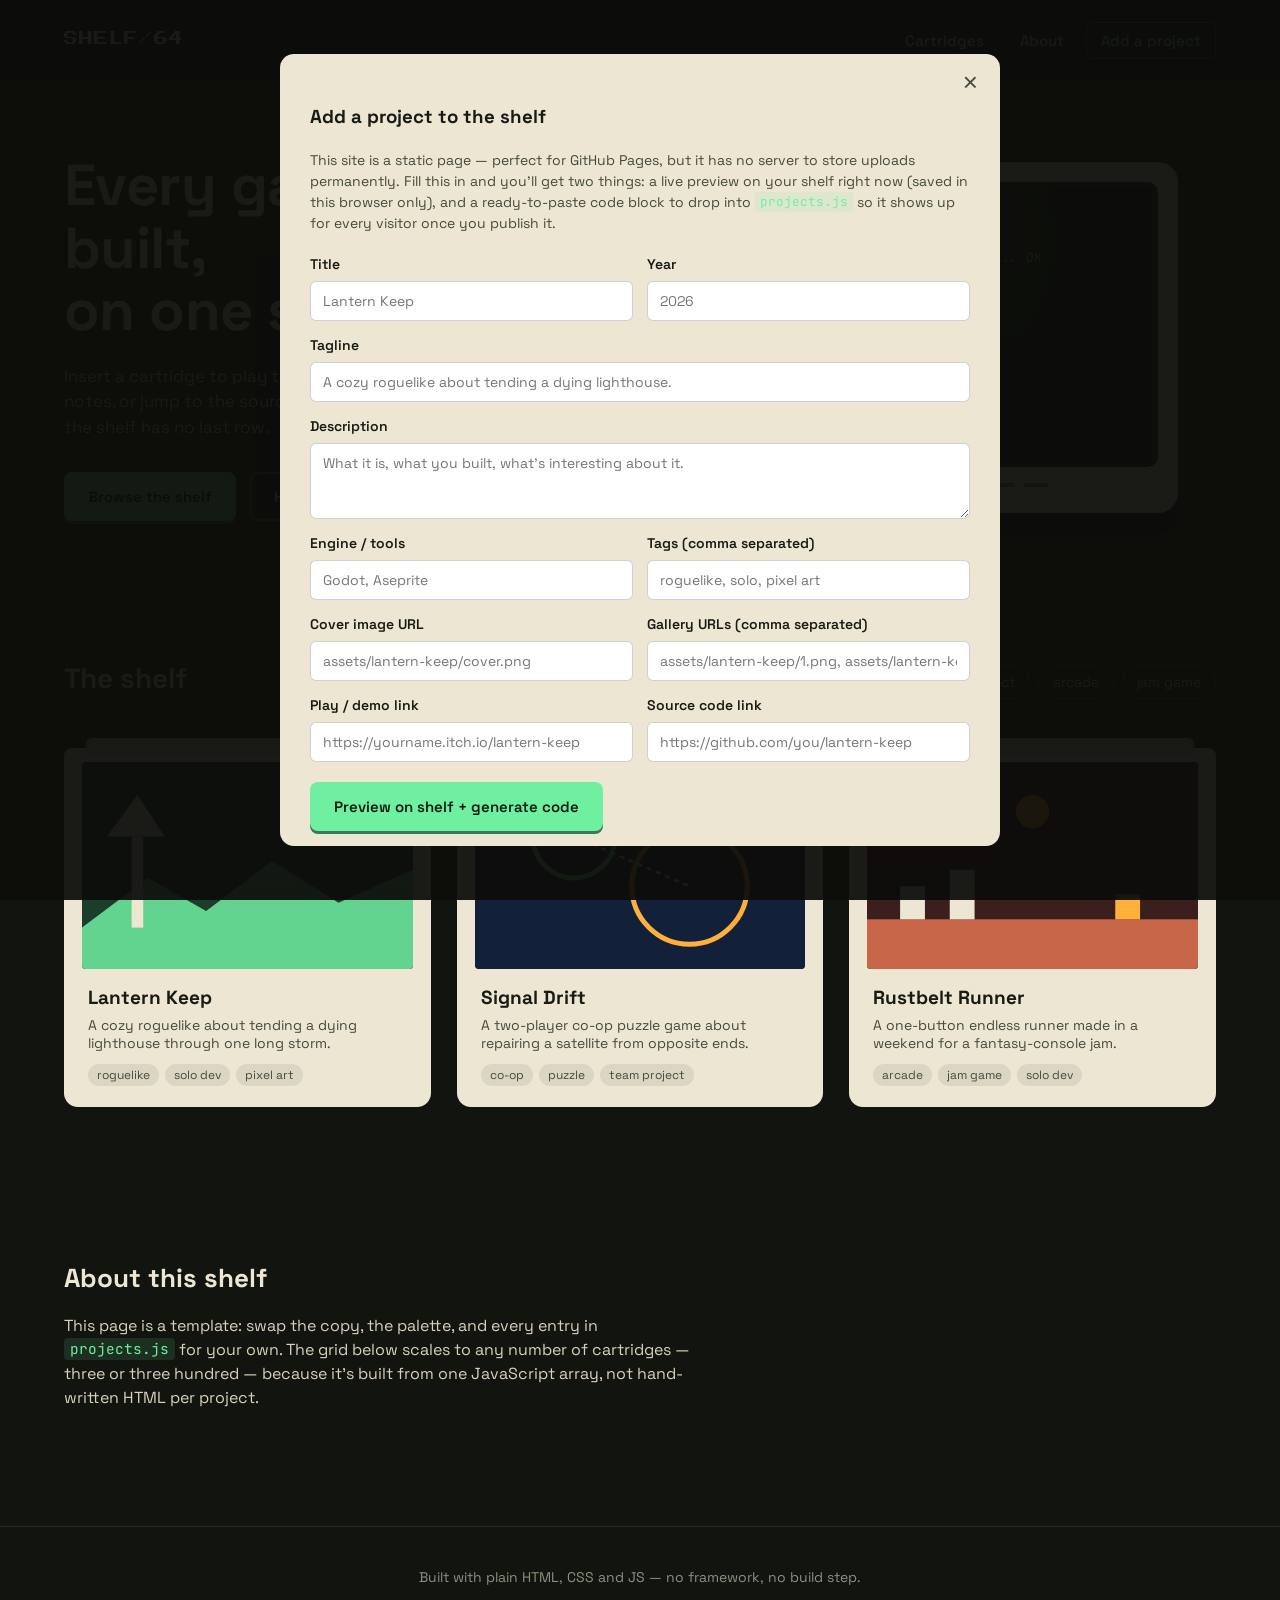
==== index.html @ 6f7779fe "website" ====
<!DOCTYPE html>
<html lang="en">
<head>
<meta charset="UTF-8">
<meta name="viewport" content="width=device-width, initial-scale=1.0">
<title>SHELF/64 — Game Dev Portfolio</title>
<meta name="description" content="A shelf of shipped and in-progress games.">

<link rel="preconnect" href="https://fonts.googleapis.com">
<link rel="preconnect" href="https://fonts.gstatic.com" crossorigin>
<link href="https://fonts.googleapis.com/css2?family=Press+Start+2P&family=Space+Grotesk:wght@400;500;600;700&family=JetBrains+Mono:wght@400;500&display=swap" rel="stylesheet">

<link rel="stylesheet" href="style.css">
</head>
<body>

<div class="scanlines" aria-hidden="true"></div>

<header class="topbar">
  <div class="brand">
    <span class="brand-mark">SHELF<span class="brand-slash">/</span>64</span>
  </div>
  <nav class="topnav">
    <button class="nav-link" data-scroll="#shelf">Cartridges</button>
    <button class="nav-link" data-scroll="#about">About</button>
    <button class="nav-link nav-cta" id="openAddProject">Add a project</button>
  </nav>
</header>

<main>
  <section class="hero" id="home">
    <div class="hero-copy">
      <h1>Every game you've built,<br>on one shelf.</h1>
      <p class="hero-sub">Insert a cartridge to play the demo, read the making-of notes, or jump to the source. New projects slot in any time — the shelf has no last row.</p>
      <div class="hero-actions">
        <button class="btn btn-primary" data-scroll="#shelf">Browse the shelf</button>
        <button class="btn btn-ghost" id="openAddProject2">How to add a project</button>
      </div>
    </div>

    <div class="console" aria-hidden="true">
      <div class="console-screen">
        <div class="screen-glow"></div>
        <pre class="boot-text" id="bootText"></pre>
      </div>
      <div class="console-vents">
        <span></span><span></span><span></span><span></span><span></span>
      </div>
    </div>
  </section>

  <section class="shelf-section" id="shelf">
    <div class="shelf-head">
      <h2>The shelf</h2>
      <div class="filters" id="filters"></div>
    </div>

    <div class="grid" id="grid"></div>

    <p class="empty-state" id="emptyState" hidden>Nothing on this shelf yet — clear the filter or add a project.</p>
  </section>

  <section class="about" id="about">
    <h2>About this shelf</h2>
    <p>This page is a template: swap the copy, the palette, and every entry in <code>projects.js</code> for your own. The grid below scales to any number of cartridges — three or three hundred — because it's built from one JavaScript array, not hand-written HTML per project.</p>
  </section>
</main>

<footer class="footer">
  <p>Built with plain HTML, CSS and JS — no framework, no build step.</p>
</footer>

<!-- Project detail modal -->
<div class="modal-overlay" id="detailOverlay" hidden>
  <div class="modal detail-modal" role="dialog" aria-modal="true" aria-labelledby="detailTitle">
    <button class="modal-close" data-close>&times;</button>
    <div id="detailContent"></div>
  </div>
</div>

<!-- Add project helper modal -->
<div class="modal-overlay" id="addOverlay" hidden>
  <div class="modal add-modal" role="dialog" aria-modal="true" aria-labelledby="addTitle">
    <button class="modal-close" data-close>&times;</button>
    <h3 id="addTitle">Add a project to the shelf</h3>
    <p class="add-intro">This site is a static page — perfect for GitHub Pages, but it has no server to store uploads permanently. Fill this in and you'll get two things: a live preview on your shelf right now (saved in this browser only), and a ready-to-paste code block to drop into <code>projects.js</code> so it shows up for every visitor once you publish it.</p>

    <form id="addForm">
      <div class="field-row">
        <label>Title <input required name="title" placeholder="Lantern Keep"></label>
        <label>Year <input name="year" placeholder="2026"></label>
      </div>
      <label class="field-full">Tagline <input name="tagline" placeholder="A cozy roguelike about tending a dying lighthouse."></label>
      <label class="field-full">Description <textarea name="description" rows="3" placeholder="What it is, what you built, what's interesting about it."></textarea></label>
      <div class="field-row">
        <label>Engine / tools <input name="engine" placeholder="Godot, Aseprite"></label>
        <label>Tags (comma separated) <input name="tags" placeholder="roguelike, solo, pixel art"></label>
      </div>
      <div class="field-row">
        <label>Cover image URL <input name="image" placeholder="assets/lantern-keep/cover.png"></label>
        <label>Gallery URLs (comma separated) <input name="gallery" placeholder="assets/lantern-keep/1.png, assets/lantern-keep/2.png"></label>
      </div>
      <div class="field-row">
        <label>Play / demo link <input name="playUrl" placeholder="https://yourname.itch.io/lantern-keep"></label>
        <label>Source code link <input name="codeUrl" placeholder="https://github.com/you/lantern-keep"></label>
      </div>
      <div class="add-actions">
        <button type="submit" class="btn btn-primary">Preview on shelf + generate code</button>
      </div>
    </form>

    <div class="snippet-wrap" id="snippetWrap" hidden>
      <label for="snippetOut">Paste this into <code>projects.js</code>, inside the <code>PROJECTS</code> array:</label>
      <textarea id="snippetOut" readonly rows="10"></textarea>
      <button class="btn btn-ghost" id="copySnippet">Copy code</button>
    </div>
  </div>
</div>

<script src="projects.js"></script>
<script src="script.js"></script>
</body>
</html>
---- style.css ----
:root{
  --bg: #12140f;
  --bg-soft: #191c14;
  --bone: #ede6d3;
  --bone-dim: #d9d1ba;
  --ink: #181b14;
  --ink-soft: #454a3c;
  --phosphor: #6fefa0;
  --phosphor-dim: #3a7a58;
  --amber: #ffb03b;
  --muted: #8b917f;
  --rust: #c8664a;

  --font-display: 'Press Start 2P', monospace;
  --font-body: 'Space Grotesk', sans-serif;
  --font-mono: 'JetBrains Mono', monospace;

  --radius: 10px;
  --border: 2px solid var(--ink);
}

*{ box-sizing: border-box; }

html{ scroll-behavior: smooth; }

body{
  margin:0;
  background: var(--bg);
  color: var(--bone);
  font-family: var(--font-body);
  line-height: 1.5;
  overflow-x: hidden;
}

@media (prefers-reduced-motion: reduce){
  html{ scroll-behavior: auto; }
  *{ animation-duration: 0.01ms !important; animation-iteration-count: 1 !important; transition-duration: 0.01ms !important; }
}

/* subtle CRT scanline overlay */
.scanlines{
  position: fixed; inset: 0; pointer-events: none; z-index: 40;
  background: repeating-linear-gradient(
    to bottom,
    rgba(0,0,0,0.10) 0px,
    rgba(0,0,0,0.10) 1px,
    transparent 1px,
    transparent 3px
  );
  mix-blend-mode: multiply;
  opacity: 0.5;
}

a{ color: inherit; }
code{
  font-family: var(--font-mono);
  background: rgba(111,239,160,0.12);
  color: var(--phosphor);
  padding: 0.1em 0.4em;
  border-radius: 4px;
  font-size: 0.9em;
}

/* ---------- topbar ---------- */
.topbar{
  display:flex; align-items:center; justify-content:space-between;
  padding: 22px clamp(20px, 5vw, 64px);
  position: sticky; top:0; z-index: 30;
  background: rgba(18,20,15,0.85);
  backdrop-filter: blur(6px);
  border-bottom: 1px solid rgba(237,230,211,0.12);
}

.brand-mark{
  font-family: var(--font-display);
  font-size: 14px;
  letter-spacing: 1px;
}
.brand-slash{ color: var(--amber); }

.topnav{ display:flex; align-items:center; gap: 8px; }

.nav-link{
  font-family: var(--font-body);
  font-weight: 500;
  background: none; border: none; color: var(--bone-dim);
  font-size: 15px; padding: 8px 14px; border-radius: 6px; cursor: pointer;
}
.nav-link:hover{ color: var(--bone); background: rgba(237,230,211,0.08); }

.nav-cta{
  border: 1.5px solid var(--phosphor-dim);
  color: var(--phosphor);
}
.nav-cta:hover{ background: rgba(111,239,160,0.1); color: var(--phosphor); }

/* ---------- buttons ---------- */
.btn{
  font-family: var(--font-body);
  font-weight: 600;
  font-size: 15px;
  padding: 13px 22px;
  border-radius: 8px;
  cursor: pointer;
  border: 2px solid transparent;
}
.btn-primary{
  background: var(--phosphor);
  color: #0c1a10;
  box-shadow: 0 3px 0 var(--phosphor-dim);
}
.btn-primary:hover{ transform: translateY(1px); box-shadow: 0 2px 0 var(--phosphor-dim); }

.btn-ghost{
  background: transparent;
  color: var(--bone);
  border-color: rgba(237,230,211,0.35);
}
.btn-ghost:hover{ border-color: var(--bone); }

/* ---------- hero ---------- */
.hero{
  display:grid;
  grid-template-columns: 1.1fr 0.9fr;
  gap: 48px;
  align-items:center;
  padding: 72px clamp(20px, 5vw, 64px) 96px;
  max-width: 1280px;
  margin: 0 auto;
}

.hero h1{
  font-family: var(--font-body);
  font-weight: 700;
  font-size: clamp(34px, 4.6vw, 58px);
  line-height: 1.08;
  margin: 0 0 22px;
  letter-spacing: -0.01em;
}

.hero-sub{
  color: var(--bone-dim);
  font-size: 17px;
  max-width: 46ch;
  margin: 0 0 32px;
}

.hero-actions{ display:flex; gap: 14px; flex-wrap: wrap; }

.console{
  justify-self: center;
  width: min(100%, 420px);
  background: var(--bone);
  border-radius: 20px;
  padding: 20px 20px 26px;
  box-shadow: 0 20px 0 rgba(0,0,0,0.35);
}

.console-screen{
  position: relative;
  background: #0c1a10;
  border-radius: 10px;
  aspect-ratio: 4/3;
  padding: 18px;
  overflow: hidden;
  border: 6px solid var(--ink);
}

.screen-glow{
  position:absolute; inset:0;
  background: radial-gradient(circle at 30% 20%, rgba(111,239,160,0.18), transparent 60%);
  pointer-events:none;
}

.boot-text{
  margin:0;
  font-family: var(--font-mono);
  color: var(--phosphor);
  font-size: 13px;
  line-height: 1.6;
  white-space: pre-wrap;
  min-height: 100%;
}

.console-vents{
  display:flex; justify-content:center; gap:8px; margin-top: 16px;
}
.console-vents span{
  width: 26px; height: 4px; border-radius: 2px; background: var(--ink); opacity: 0.5;
}

/* ---------- shelf section ---------- */
.shelf-section{
  padding: 40px clamp(20px, 5vw, 64px) 90px;
  max-width: 1280px;
  margin: 0 auto;
}

.shelf-head{
  display:flex; align-items:flex-end; justify-content:space-between; gap: 24px;
  flex-wrap: wrap;
  margin-bottom: 28px;
  border-bottom: 1px solid rgba(237,230,211,0.15);
  padding-bottom: 20px;
}

.shelf-head h2{
  font-family: var(--font-body);
  font-size: 28px;
  margin: 0;
}

.filters{ display:flex; gap: 8px; flex-wrap: wrap; }

.chip{
  font-family: var(--font-body);
  font-size: 14px;
  padding: 7px 14px;
  border-radius: 999px;
  border: 1.5px solid rgba(237,230,211,0.3);
  background: transparent;
  color: var(--bone-dim);
  cursor: pointer;
}
.chip.active{
  background: var(--phosphor);
  border-color: var(--phosphor);
  color: #0c1a10;
  font-weight: 600;
}

.grid{
  display:grid;
  grid-template-columns: repeat(auto-fill, minmax(280px, 1fr));
  gap: 26px;
}

/* ---------- cartridge card ---------- */
.cartridge{
  position: relative;
  background: var(--bone);
  color: var(--ink);
  border-radius: 8px 8px 14px 14px;
  padding-top: 14px;
  cursor: pointer;
  text-align: left;
  border: none;
  font-family: var(--font-body);
  transition: transform 0.15s ease;
}
.cartridge:hover{ transform: translateY(-4px); }

.cartridge::before{
  content:"";
  position:absolute; top:-10px; left: 22px; right: 22px; height: 16px;
  background: var(--bone-dim);
  border-radius: 6px 6px 0 0;
}

.cart-label{
  margin: 0 12px;
  border-radius: 4px;
  overflow: hidden;
  aspect-ratio: 16/10;
  background: linear-gradient(135deg, var(--phosphor-dim), var(--ink));
  display:flex; align-items:center; justify-content:center;
}
.cart-label img{ width:100%; height:100%; object-fit: cover; display:block; }
.cart-label .fallback-glyph{
  font-family: var(--font-display);
  color: var(--bone);
  font-size: 22px;
}

.cart-body{ padding: 16px 18px 20px; }

.cart-title{
  font-size: 19px;
  font-weight: 700;
  margin: 0 0 6px;
}

.cart-tagline{
  font-size: 14px;
  color: var(--ink-soft);
  margin: 0 0 12px;
  display: -webkit-box;
  -webkit-line-clamp: 2;
  -webkit-box-orient: vertical;
  overflow: hidden;
}

.cart-tags{ display:flex; gap:6px; flex-wrap:wrap; }
.tag{
  font-size: 12px;
  padding: 3px 9px;
  border-radius: 999px;
  background: rgba(24,27,20,0.08);
  color: var(--ink-soft);
}

.empty-state{ color: var(--muted); padding: 40px 0; text-align:center; }

/* ---------- about ---------- */
.about{
  padding: 40px clamp(20px, 5vw, 64px) 100px;
  max-width: 760px;
}
.about h2{ font-size: 26px; margin-bottom: 14px; }
.about p{ color: var(--bone-dim); }

/* ---------- footer ---------- */
.footer{
  text-align:center;
  padding: 26px;
  color: var(--muted);
  font-size: 14px;
  border-top: 1px solid rgba(237,230,211,0.1);
}

/* ---------- modals ---------- */
.modal-overlay{
  position: fixed; inset:0; background: rgba(12,13,10,0.75);
  display:flex; align-items:center; justify-content:center;
  padding: 24px; z-index: 50;
}
.modal{
  background: var(--bone);
  color: var(--ink);
  border-radius: 14px;
  max-width: 720px;
  width: 100%;
  max-height: 88vh;
  overflow-y: auto;
  padding: 30px;
  position: relative;
}
.modal-close{
  position: absolute; top: 14px; right: 16px;
  background: none; border: none; font-size: 26px; cursor: pointer; color: var(--ink-soft);
  line-height: 1;
}

/* detail modal content */
.detail-cover{ width:100%; border-radius:8px; margin-bottom: 18px; aspect-ratio:16/9; object-fit:cover; }
.detail-title{ font-size: 26px; margin: 0 0 4px; }
.detail-meta{ color: var(--ink-soft); font-size: 14px; margin-bottom: 16px; }
.detail-desc{ margin-bottom: 18px; }
.detail-gallery{ display:flex; gap:10px; overflow-x:auto; margin-bottom: 20px; }
.detail-gallery img{ height: 120px; border-radius: 6px; flex-shrink:0; }
.detail-links{ display:flex; gap:12px; flex-wrap:wrap; }
.detail-links a{ text-decoration:none; }

/* add-project modal */
.add-intro{ font-size: 14px; color: var(--ink-soft); margin-bottom: 20px; }
#addForm{ display:flex; flex-direction:column; gap: 14px; }
.field-row{ display:grid; grid-template-columns: 1fr 1fr; gap: 14px; }
.field-full{ display:flex; flex-direction:column; gap:6px; }
#addForm label{ display:flex; flex-direction:column; gap:6px; font-size:14px; font-weight:600; }
#addForm input, #addForm textarea{
  font-family: var(--font-body);
  font-size: 14px;
  padding: 10px 12px;
  border-radius: 6px;
  border: 1.5px solid rgba(24,27,20,0.2);
  background: #fff;
  color: var(--ink);
}
.add-actions{ margin-top: 6px; }

.snippet-wrap{ margin-top: 22px; display:flex; flex-direction:column; gap:8px; }
.snippet-wrap label{ font-size: 14px; font-weight:600; }
#snippetOut{
  font-family: var(--font-mono);
  font-size: 12.5px;
  background: var(--ink);
  color: var(--phosphor);
  border-radius: 8px;
  padding: 14px;
  border: none;
}

@media (max-width: 860px){
  .hero{ grid-template-columns: 1fr; }
  .console{ order: -1; width: min(100%, 320px); }
  .field-row{ grid-template-columns: 1fr; }
}
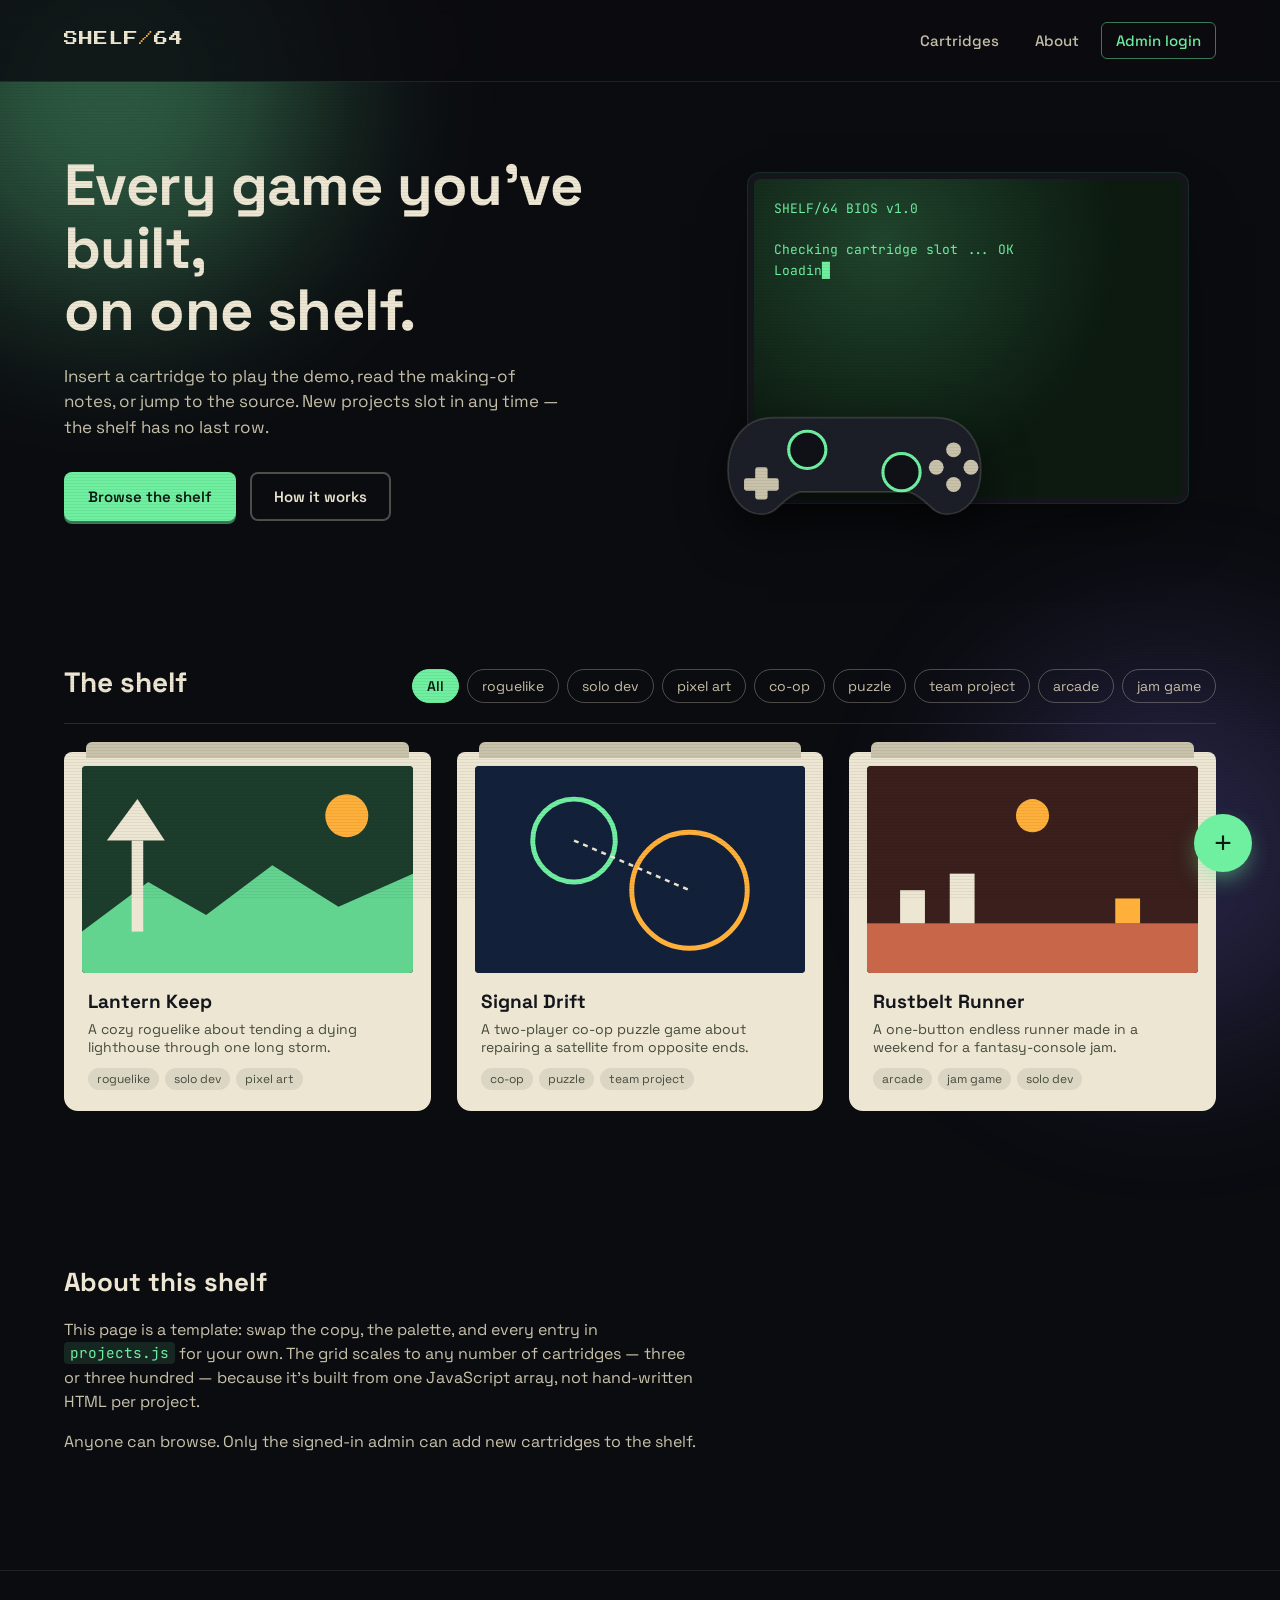
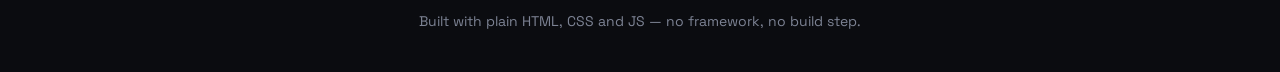
==== commit 26f7722d: "edit" ====
--- a/index.html
+++ b/index.html
@@ -15,6 +15,8 @@
 <body>
 
 <div class="scanlines" aria-hidden="true"></div>
+<div class="glow-orb glow-orb-a" aria-hidden="true"></div>
+<div class="glow-orb glow-orb-b" aria-hidden="true"></div>
 
 <header class="topbar">
   <div class="brand">
@@ -23,33 +25,48 @@
   <nav class="topnav">
     <button class="nav-link" data-scroll="#shelf">Cartridges</button>
     <button class="nav-link" data-scroll="#about">About</button>
-    <button class="nav-link nav-cta" id="openAddProject">Add a project</button>
+    <button class="nav-link nav-cta" id="authControl">Admin login</button>
   </nav>
 </header>
 
 <main>
-  <section class="hero" id="home">
+  <section class="hero reveal" id="home">
     <div class="hero-copy">
       <h1>Every game you've built,<br>on one shelf.</h1>
       <p class="hero-sub">Insert a cartridge to play the demo, read the making-of notes, or jump to the source. New projects slot in any time — the shelf has no last row.</p>
       <div class="hero-actions">
         <button class="btn btn-primary" data-scroll="#shelf">Browse the shelf</button>
-        <button class="btn btn-ghost" id="openAddProject2">How to add a project</button>
+        <button class="btn btn-ghost" data-scroll="#about">How it works</button>
       </div>
     </div>
 
-    <div class="console" aria-hidden="true">
+    <div class="rig" aria-hidden="true">
+      <div class="controller" id="controllerArt">
+        <svg viewBox="0 0 220 140" xmlns="http://www.w3.org/2000/svg">
+          <path class="pad-body" d="M45 40 C20 40 8 60 8 82 C8 104 20 118 36 118 C48 118 52 104 66 100 L154 100 C168 104 172 118 184 118 C200 118 212 104 212 82 C212 60 200 40 175 40 Z"/>
+          <circle class="stick" cx="72" cy="66" r="15"/>
+          <circle class="stick" cx="148" cy="84" r="15"/>
+          <g class="dpad">
+            <rect x="30" y="80" width="10" height="26" rx="2"/>
+            <rect x="21" y="89" width="28" height="10" rx="2"/>
+          </g>
+          <g class="face-buttons">
+            <circle cx="190" cy="66" r="6"/>
+            <circle cx="176" cy="80" r="6"/>
+            <circle cx="190" cy="94" r="6"/>
+            <circle cx="204" cy="80" r="6"/>
+          </g>
+        </svg>
+      </div>
+
       <div class="console-screen">
         <div class="screen-glow"></div>
         <pre class="boot-text" id="bootText"></pre>
       </div>
-      <div class="console-vents">
-        <span></span><span></span><span></span><span></span><span></span>
-      </div>
     </div>
   </section>
 
-  <section class="shelf-section" id="shelf">
+  <section class="shelf-section reveal" id="shelf">
     <div class="shelf-head">
       <h2>The shelf</h2>
       <div class="filters" id="filters"></div>
@@ -60,15 +77,21 @@
     <p class="empty-state" id="emptyState" hidden>Nothing on this shelf yet — clear the filter or add a project.</p>
   </section>
 
-  <section class="about" id="about">
+  <section class="about reveal" id="about">
     <h2>About this shelf</h2>
-    <p>This page is a template: swap the copy, the palette, and every entry in <code>projects.js</code> for your own. The grid below scales to any number of cartridges — three or three hundred — because it's built from one JavaScript array, not hand-written HTML per project.</p>
+    <p>This page is a template: swap the copy, the palette, and every entry in <code>projects.js</code> for your own. The grid scales to any number of cartridges — three or three hundred — because it's built from one JavaScript array, not hand-written HTML per project.</p>
+    <p>Anyone can browse. Only the signed-in admin can add new cartridges to the shelf.</p>
   </section>
 </main>
 
 <footer class="footer">
   <p>Built with plain HTML, CSS and JS — no framework, no build step.</p>
 </footer>
+
+<!-- Floating add button (admin only) -->
+<button class="fab" id="fabAdd" title="Add a project" aria-label="Add a project">
+  <span aria-hidden="true">+</span>
+</button>
 
 <!-- Project detail modal -->
 <div class="modal-overlay" id="detailOverlay" hidden>
@@ -78,12 +101,29 @@
   </div>
 </div>
 
+<!-- Login modal -->
+<div class="modal-overlay" id="loginOverlay" hidden>
+  <div class="modal login-modal" role="dialog" aria-modal="true" aria-labelledby="loginTitle">
+    <button class="modal-close" data-close>&times;</button>
+    <h3 id="loginTitle">Admin login</h3>
+    <p class="add-intro">Only the admin can add projects. Everyone else browses in view-only mode.</p>
+    <form id="loginForm">
+      <label>Username <input required name="username" autocomplete="username"></label>
+      <label>Password <input required type="password" name="password" autocomplete="current-password"></label>
+      <p class="login-error" id="loginError" hidden>Wrong username or password.</p>
+      <div class="add-actions">
+        <button type="submit" class="btn btn-primary">Log in</button>
+      </div>
+    </form>
+  </div>
+</div>
+
 <!-- Add project helper modal -->
 <div class="modal-overlay" id="addOverlay" hidden>
   <div class="modal add-modal" role="dialog" aria-modal="true" aria-labelledby="addTitle">
     <button class="modal-close" data-close>&times;</button>
     <h3 id="addTitle">Add a project to the shelf</h3>
-    <p class="add-intro">This site is a static page — perfect for GitHub Pages, but it has no server to store uploads permanently. Fill this in and you'll get two things: a live preview on your shelf right now (saved in this browser only), and a ready-to-paste code block to drop into <code>projects.js</code> so it shows up for every visitor once you publish it.</p>
+    <p class="add-intro">This site is a static page — perfect for GitHub Pages, but it has no server to store uploads permanently. Submitting this adds the project to the shelf right now (saved in this browser), and gives you a ready-to-paste code block for <code>projects.js</code> so it shows up for every visitor once you publish it.</p>
 
     <form id="addForm">
       <div class="field-row">
@@ -105,7 +145,7 @@
         <label>Source code link <input name="codeUrl" placeholder="https://github.com/you/lantern-keep"></label>
       </div>
       <div class="add-actions">
-        <button type="submit" class="btn btn-primary">Preview on shelf + generate code</button>
+        <button type="submit" class="btn btn-primary">Add to shelf + generate code</button>
       </div>
     </form>
 
--- a/style.css
+++ b/style.css
@@ -1,14 +1,15 @@
 :root{
-  --bg: #12140f;
-  --bg-soft: #191c14;
+  --bg: #0b0c10;
+  --bg-soft: #131620;
   --bone: #ede6d3;
-  --bone-dim: #d9d1ba;
-  --ink: #181b14;
+  --bone-dim: #c9c2ab;
+  --ink: #14161c;
   --ink-soft: #454a3c;
   --phosphor: #6fefa0;
   --phosphor-dim: #3a7a58;
   --amber: #ffb03b;
-  --muted: #8b917f;
+  --violet: #8a7bff;
+  --muted: #7d8394;
   --rust: #c8664a;
 
   --font-display: 'Press Start 2P', monospace;
@@ -16,11 +17,9 @@
   --font-mono: 'JetBrains Mono', monospace;
 
   --radius: 10px;
-  --border: 2px solid var(--ink);
 }
 
 *{ box-sizing: border-box; }
-
 html{ scroll-behavior: smooth; }
 
 body{
@@ -37,19 +36,22 @@
   *{ animation-duration: 0.01ms !important; animation-iteration-count: 1 !important; transition-duration: 0.01ms !important; }
 }
 
-/* subtle CRT scanline overlay */
+/* ---------- ambient background ---------- */
 .scanlines{
   position: fixed; inset: 0; pointer-events: none; z-index: 40;
   background: repeating-linear-gradient(
-    to bottom,
-    rgba(0,0,0,0.10) 0px,
-    rgba(0,0,0,0.10) 1px,
-    transparent 1px,
-    transparent 3px
+    to bottom, rgba(0,0,0,0.12) 0px, rgba(0,0,0,0.12) 1px, transparent 1px, transparent 3px
   );
   mix-blend-mode: multiply;
-  opacity: 0.5;
-}
+  opacity: 0.45;
+}
+
+.glow-orb{
+  position: fixed; border-radius: 50%; filter: blur(90px);
+  pointer-events: none; z-index: 0; opacity: 0.35;
+}
+.glow-orb-a{ width: 420px; height: 420px; background: var(--phosphor); top: -120px; left: -100px; }
+.glow-orb-b{ width: 380px; height: 380px; background: var(--violet); bottom: -140px; right: -80px; opacity: 0.22; }
 
 a{ color: inherit; }
 code{
@@ -66,282 +68,180 @@
   display:flex; align-items:center; justify-content:space-between;
   padding: 22px clamp(20px, 5vw, 64px);
   position: sticky; top:0; z-index: 30;
-  background: rgba(18,20,15,0.85);
-  backdrop-filter: blur(6px);
-  border-bottom: 1px solid rgba(237,230,211,0.12);
-}
-
-.brand-mark{
-  font-family: var(--font-display);
-  font-size: 14px;
-  letter-spacing: 1px;
-}
+  background: rgba(11,12,16,0.82);
+  backdrop-filter: blur(8px);
+  border-bottom: 1px solid rgba(237,230,211,0.1);
+}
+
+.brand-mark{ font-family: var(--font-display); font-size: 14px; letter-spacing: 1px; }
 .brand-slash{ color: var(--amber); }
 
-.topnav{ display:flex; align-items:center; gap: 8px; }
+.topnav{ display:flex; align-items:center; gap: 8px; position: relative; z-index: 1; }
 
 .nav-link{
-  font-family: var(--font-body);
-  font-weight: 500;
+  font-family: var(--font-body); font-weight: 500;
   background: none; border: none; color: var(--bone-dim);
   font-size: 15px; padding: 8px 14px; border-radius: 6px; cursor: pointer;
 }
 .nav-link:hover{ color: var(--bone); background: rgba(237,230,211,0.08); }
 
-.nav-cta{
-  border: 1.5px solid var(--phosphor-dim);
-  color: var(--phosphor);
-}
+.nav-cta{ border: 1.5px solid var(--phosphor-dim); color: var(--phosphor); }
 .nav-cta:hover{ background: rgba(111,239,160,0.1); color: var(--phosphor); }
+.nav-cta.is-admin{ border-color: var(--amber); color: var(--amber); }
 
 /* ---------- buttons ---------- */
 .btn{
-  font-family: var(--font-body);
-  font-weight: 600;
-  font-size: 15px;
-  padding: 13px 22px;
-  border-radius: 8px;
-  cursor: pointer;
-  border: 2px solid transparent;
-}
-.btn-primary{
-  background: var(--phosphor);
-  color: #0c1a10;
-  box-shadow: 0 3px 0 var(--phosphor-dim);
-}
+  font-family: var(--font-body); font-weight: 600; font-size: 15px;
+  padding: 13px 22px; border-radius: 8px; cursor: pointer; border: 2px solid transparent;
+}
+.btn-primary{ background: var(--phosphor); color: #0c1a10; box-shadow: 0 3px 0 var(--phosphor-dim); }
 .btn-primary:hover{ transform: translateY(1px); box-shadow: 0 2px 0 var(--phosphor-dim); }
-
-.btn-ghost{
-  background: transparent;
-  color: var(--bone);
-  border-color: rgba(237,230,211,0.35);
-}
+.btn-ghost{ background: transparent; color: var(--bone); border-color: rgba(237,230,211,0.3); }
 .btn-ghost:hover{ border-color: var(--bone); }
+
+/* ---------- scroll reveal ---------- */
+.reveal{ opacity: 0; transform: translateY(28px); transition: opacity 0.7s ease, transform 0.7s ease; }
+.reveal.in-view{ opacity: 1; transform: translateY(0); }
+.grid .cartridge{ opacity: 0; transform: translateY(20px) scale(0.98); transition: opacity 0.5s ease, transform 0.5s ease; }
+.grid .cartridge.in-view{ opacity: 1; transform: translateY(0) scale(1); }
 
 /* ---------- hero ---------- */
 .hero{
-  display:grid;
-  grid-template-columns: 1.1fr 0.9fr;
-  gap: 48px;
-  align-items:center;
-  padding: 72px clamp(20px, 5vw, 64px) 96px;
-  max-width: 1280px;
-  margin: 0 auto;
+  display:grid; grid-template-columns: 1.1fr 0.9fr; gap: 48px; align-items:center;
+  padding: 72px clamp(20px, 5vw, 64px) 100px; max-width: 1280px; margin: 0 auto;
+  position: relative; z-index: 1;
 }
 
 .hero h1{
-  font-family: var(--font-body);
-  font-weight: 700;
-  font-size: clamp(34px, 4.6vw, 58px);
-  line-height: 1.08;
-  margin: 0 0 22px;
-  letter-spacing: -0.01em;
-}
-
-.hero-sub{
-  color: var(--bone-dim);
-  font-size: 17px;
-  max-width: 46ch;
-  margin: 0 0 32px;
-}
-
+  font-family: var(--font-body); font-weight: 700;
+  font-size: clamp(34px, 4.6vw, 58px); line-height: 1.08; margin: 0 0 22px; letter-spacing: -0.01em;
+}
+.hero-sub{ color: var(--bone-dim); font-size: 17px; max-width: 46ch; margin: 0 0 32px; }
 .hero-actions{ display:flex; gap: 14px; flex-wrap: wrap; }
 
-.console{
-  justify-self: center;
-  width: min(100%, 420px);
-  background: var(--bone);
-  border-radius: 20px;
-  padding: 20px 20px 26px;
-  box-shadow: 0 20px 0 rgba(0,0,0,0.35);
-}
+.rig{ position: relative; justify-self: center; width: min(100%, 440px); }
 
 .console-screen{
-  position: relative;
-  background: #0c1a10;
-  border-radius: 10px;
-  aspect-ratio: 4/3;
-  padding: 18px;
-  overflow: hidden;
+  position: relative; background: #0c1a10; border-radius: 12px;
+  aspect-ratio: 4/3; padding: 20px; overflow: hidden;
   border: 6px solid var(--ink);
-}
-
+  box-shadow: 0 0 0 1px rgba(111,239,160,0.15), 0 30px 60px -20px rgba(0,0,0,0.6);
+}
 .screen-glow{
-  position:absolute; inset:0;
-  background: radial-gradient(circle at 30% 20%, rgba(111,239,160,0.18), transparent 60%);
-  pointer-events:none;
-}
-
+  position:absolute; inset:0; pointer-events:none;
+  background: radial-gradient(circle at 30% 20%, rgba(111,239,160,0.2), transparent 60%);
+}
 .boot-text{
-  margin:0;
-  font-family: var(--font-mono);
-  color: var(--phosphor);
-  font-size: 13px;
-  line-height: 1.6;
-  white-space: pre-wrap;
-  min-height: 100%;
-}
-
-.console-vents{
-  display:flex; justify-content:center; gap:8px; margin-top: 16px;
-}
-.console-vents span{
-  width: 26px; height: 4px; border-radius: 2px; background: var(--ink); opacity: 0.5;
+  margin:0; font-family: var(--font-mono); color: var(--phosphor);
+  font-size: 13px; line-height: 1.6; white-space: pre-wrap; min-height: 100%;
+}
+
+.controller{
+  position: absolute; left: -30px; bottom: -46px; width: 62%;
+  filter: drop-shadow(0 18px 24px rgba(0,0,0,0.55));
+  animation: floaty 5s ease-in-out infinite;
+  z-index: 2;
+}
+.controller svg{ width: 100%; height: auto; overflow: visible; }
+.pad-body{ fill: #1b1e27; stroke: rgba(237,230,211,0.15); stroke-width: 1.5; }
+.dpad, .face-buttons circle{ fill: var(--bone-dim); }
+.stick{
+  fill: #0f1117; stroke: var(--phosphor); stroke-width: 2.5;
+  animation: pulseGlow 2.6s ease-in-out infinite;
+}
+.stick:nth-of-type(2){ animation-delay: 0.4s; }
+
+@keyframes floaty{
+  0%, 100%{ transform: translateY(0) rotate(-2deg); }
+  50%{ transform: translateY(-10px) rotate(1deg); }
+}
+@keyframes pulseGlow{
+  0%, 100%{ filter: drop-shadow(0 0 0 rgba(111,239,160,0)); }
+  50%{ filter: drop-shadow(0 0 6px rgba(111,239,160,0.9)); }
 }
 
 /* ---------- shelf section ---------- */
-.shelf-section{
-  padding: 40px clamp(20px, 5vw, 64px) 90px;
-  max-width: 1280px;
-  margin: 0 auto;
-}
-
+.shelf-section{ padding: 40px clamp(20px, 5vw, 64px) 90px; max-width: 1280px; margin: 0 auto; position: relative; z-index: 1; }
 .shelf-head{
-  display:flex; align-items:flex-end; justify-content:space-between; gap: 24px;
-  flex-wrap: wrap;
-  margin-bottom: 28px;
-  border-bottom: 1px solid rgba(237,230,211,0.15);
-  padding-bottom: 20px;
-}
-
-.shelf-head h2{
-  font-family: var(--font-body);
-  font-size: 28px;
-  margin: 0;
-}
-
+  display:flex; align-items:flex-end; justify-content:space-between; gap: 24px; flex-wrap: wrap;
+  margin-bottom: 28px; border-bottom: 1px solid rgba(237,230,211,0.15); padding-bottom: 20px;
+}
+.shelf-head h2{ font-family: var(--font-body); font-size: 28px; margin: 0; }
 .filters{ display:flex; gap: 8px; flex-wrap: wrap; }
-
 .chip{
-  font-family: var(--font-body);
-  font-size: 14px;
-  padding: 7px 14px;
-  border-radius: 999px;
-  border: 1.5px solid rgba(237,230,211,0.3);
-  background: transparent;
-  color: var(--bone-dim);
-  cursor: pointer;
-}
-.chip.active{
-  background: var(--phosphor);
-  border-color: var(--phosphor);
-  color: #0c1a10;
-  font-weight: 600;
-}
-
-.grid{
-  display:grid;
-  grid-template-columns: repeat(auto-fill, minmax(280px, 1fr));
-  gap: 26px;
-}
+  font-family: var(--font-body); font-size: 14px; padding: 7px 14px; border-radius: 999px;
+  border: 1.5px solid rgba(237,230,211,0.3); background: transparent; color: var(--bone-dim); cursor: pointer;
+}
+.chip.active{ background: var(--phosphor); border-color: var(--phosphor); color: #0c1a10; font-weight: 600; }
+
+.grid{ display:grid; grid-template-columns: repeat(auto-fill, minmax(280px, 1fr)); gap: 26px; }
 
 /* ---------- cartridge card ---------- */
 .cartridge{
-  position: relative;
-  background: var(--bone);
-  color: var(--ink);
-  border-radius: 8px 8px 14px 14px;
-  padding-top: 14px;
-  cursor: pointer;
-  text-align: left;
-  border: none;
-  font-family: var(--font-body);
-  transition: transform 0.15s ease;
-}
-.cartridge:hover{ transform: translateY(-4px); }
-
+  position: relative; background: var(--bone); color: var(--ink);
+  border-radius: 8px 8px 14px 14px; padding-top: 14px; cursor: pointer; text-align: left;
+  border: none; font-family: var(--font-body);
+  transition: transform 0.18s ease, box-shadow 0.18s ease;
+}
+.cartridge:hover{ transform: translateY(-6px); box-shadow: 0 16px 30px -10px rgba(111,239,160,0.35); }
 .cartridge::before{
-  content:"";
-  position:absolute; top:-10px; left: 22px; right: 22px; height: 16px;
-  background: var(--bone-dim);
-  border-radius: 6px 6px 0 0;
-}
-
+  content:""; position:absolute; top:-10px; left: 22px; right: 22px; height: 16px;
+  background: var(--bone-dim); border-radius: 6px 6px 0 0;
+}
 .cart-label{
-  margin: 0 12px;
-  border-radius: 4px;
-  overflow: hidden;
-  aspect-ratio: 16/10;
+  margin: 0 12px; border-radius: 4px; overflow: hidden; aspect-ratio: 16/10;
   background: linear-gradient(135deg, var(--phosphor-dim), var(--ink));
   display:flex; align-items:center; justify-content:center;
 }
 .cart-label img{ width:100%; height:100%; object-fit: cover; display:block; }
-.cart-label .fallback-glyph{
-  font-family: var(--font-display);
-  color: var(--bone);
-  font-size: 22px;
-}
-
+.cart-label .fallback-glyph{ font-family: var(--font-display); color: var(--bone); font-size: 22px; }
 .cart-body{ padding: 16px 18px 20px; }
-
-.cart-title{
-  font-size: 19px;
-  font-weight: 700;
-  margin: 0 0 6px;
-}
-
+.cart-title{ font-size: 19px; font-weight: 700; margin: 0 0 6px; }
 .cart-tagline{
-  font-size: 14px;
-  color: var(--ink-soft);
-  margin: 0 0 12px;
-  display: -webkit-box;
-  -webkit-line-clamp: 2;
-  -webkit-box-orient: vertical;
-  overflow: hidden;
-}
-
+  font-size: 14px; color: var(--ink-soft); margin: 0 0 12px;
+  display: -webkit-box; -webkit-line-clamp: 2; -webkit-box-orient: vertical; overflow: hidden;
+}
 .cart-tags{ display:flex; gap:6px; flex-wrap:wrap; }
-.tag{
-  font-size: 12px;
-  padding: 3px 9px;
-  border-radius: 999px;
-  background: rgba(24,27,20,0.08);
-  color: var(--ink-soft);
-}
-
+.tag{ font-size: 12px; padding: 3px 9px; border-radius: 999px; background: rgba(24,27,20,0.08); color: var(--ink-soft); }
 .empty-state{ color: var(--muted); padding: 40px 0; text-align:center; }
 
 /* ---------- about ---------- */
-.about{
-  padding: 40px clamp(20px, 5vw, 64px) 100px;
-  max-width: 760px;
-}
+.about{ padding: 40px clamp(20px, 5vw, 64px) 100px; max-width: 760px; position: relative; z-index: 1; }
 .about h2{ font-size: 26px; margin-bottom: 14px; }
 .about p{ color: var(--bone-dim); }
 
 /* ---------- footer ---------- */
-.footer{
-  text-align:center;
-  padding: 26px;
-  color: var(--muted);
-  font-size: 14px;
-  border-top: 1px solid rgba(237,230,211,0.1);
-}
+.footer{ text-align:center; padding: 26px; color: var(--muted); font-size: 14px; border-top: 1px solid rgba(237,230,211,0.1); position: relative; z-index: 1; }
+
+/* ---------- floating add button ---------- */
+.fab{
+  position: fixed; bottom: 28px; right: 28px; z-index: 45;
+  width: 58px; height: 58px; border-radius: 50%;
+  background: var(--phosphor); color: #0c1a10;
+  border: none; font-size: 30px; line-height: 1; cursor: pointer;
+  box-shadow: 0 10px 24px -6px rgba(111,239,160,0.6);
+  transition: transform 0.15s ease;
+}
+.fab:hover{ transform: scale(1.08); }
+.fab:active{ transform: scale(0.96); }
 
 /* ---------- modals ---------- */
 .modal-overlay{
-  position: fixed; inset:0; background: rgba(12,13,10,0.75);
-  display:flex; align-items:center; justify-content:center;
-  padding: 24px; z-index: 50;
-}
+  position: fixed; inset:0; background: rgba(6,7,10,0.8);
+  display: none; align-items:center; justify-content:center; padding: 24px; z-index: 50;
+}
+.modal-overlay:not([hidden]){ display:flex; }
+
 .modal{
-  background: var(--bone);
-  color: var(--ink);
-  border-radius: 14px;
-  max-width: 720px;
-  width: 100%;
-  max-height: 88vh;
-  overflow-y: auto;
-  padding: 30px;
-  position: relative;
-}
+  background: var(--bone); color: var(--ink); border-radius: 14px;
+  max-width: 720px; width: 100%; max-height: 88vh; overflow-y: auto; padding: 30px; position: relative;
+}
+.login-modal{ max-width: 380px; }
 .modal-close{
-  position: absolute; top: 14px; right: 16px;
-  background: none; border: none; font-size: 26px; cursor: pointer; color: var(--ink-soft);
-  line-height: 1;
-}
-
-/* detail modal content */
+  position: absolute; top: 14px; right: 16px; background: none; border: none;
+  font-size: 26px; cursor: pointer; color: var(--ink-soft); line-height: 1;
+}
+
 .detail-cover{ width:100%; border-radius:8px; margin-bottom: 18px; aspect-ratio:16/9; object-fit:cover; }
 .detail-title{ font-size: 26px; margin: 0 0 4px; }
 .detail-meta{ color: var(--ink-soft); font-size: 14px; margin-bottom: 16px; }
@@ -351,37 +251,28 @@
 .detail-links{ display:flex; gap:12px; flex-wrap:wrap; }
 .detail-links a{ text-decoration:none; }
 
-/* add-project modal */
 .add-intro{ font-size: 14px; color: var(--ink-soft); margin-bottom: 20px; }
-#addForm{ display:flex; flex-direction:column; gap: 14px; }
+#addForm, #loginForm{ display:flex; flex-direction:column; gap: 14px; }
 .field-row{ display:grid; grid-template-columns: 1fr 1fr; gap: 14px; }
 .field-full{ display:flex; flex-direction:column; gap:6px; }
-#addForm label{ display:flex; flex-direction:column; gap:6px; font-size:14px; font-weight:600; }
-#addForm input, #addForm textarea{
-  font-family: var(--font-body);
-  font-size: 14px;
-  padding: 10px 12px;
-  border-radius: 6px;
-  border: 1.5px solid rgba(24,27,20,0.2);
-  background: #fff;
-  color: var(--ink);
-}
+#addForm label, #loginForm label{ display:flex; flex-direction:column; gap:6px; font-size:14px; font-weight:600; }
+#addForm input, #addForm textarea, #loginForm input{
+  font-family: var(--font-body); font-size: 14px; padding: 10px 12px; border-radius: 6px;
+  border: 1.5px solid rgba(24,27,20,0.2); background: #fff; color: var(--ink);
+}
+.login-error{ color: var(--rust); font-size: 13px; margin: 0; }
 .add-actions{ margin-top: 6px; }
 
 .snippet-wrap{ margin-top: 22px; display:flex; flex-direction:column; gap:8px; }
 .snippet-wrap label{ font-size: 14px; font-weight:600; }
 #snippetOut{
-  font-family: var(--font-mono);
-  font-size: 12.5px;
-  background: var(--ink);
-  color: var(--phosphor);
-  border-radius: 8px;
-  padding: 14px;
-  border: none;
+  font-family: var(--font-mono); font-size: 12.5px; background: var(--ink); color: var(--phosphor);
+  border-radius: 8px; padding: 14px; border: none;
 }
 
 @media (max-width: 860px){
   .hero{ grid-template-columns: 1fr; }
-  .console{ order: -1; width: min(100%, 320px); }
+  .rig{ order: -1; width: min(100%, 320px); margin-bottom: 20px; }
+  .controller{ width: 55%; left: -14px; bottom: -34px; }
   .field-row{ grid-template-columns: 1fr; }
 }
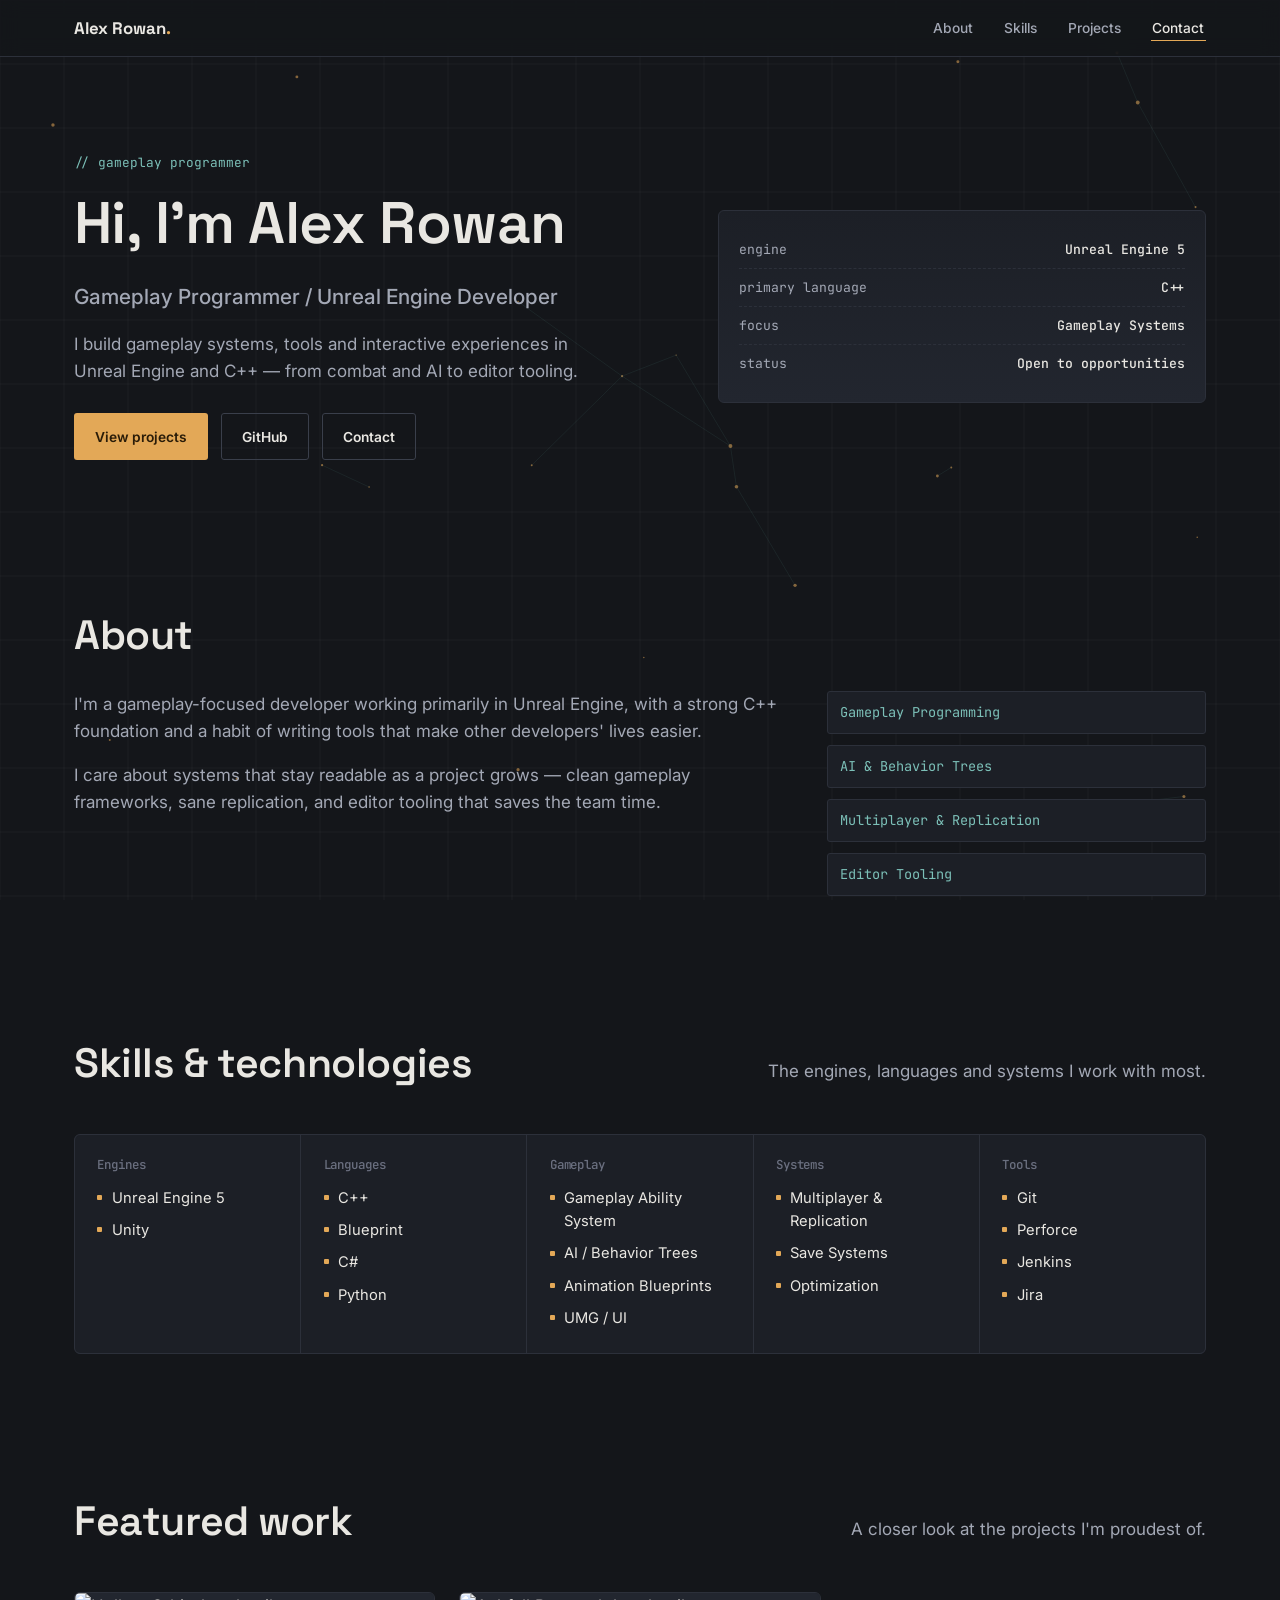
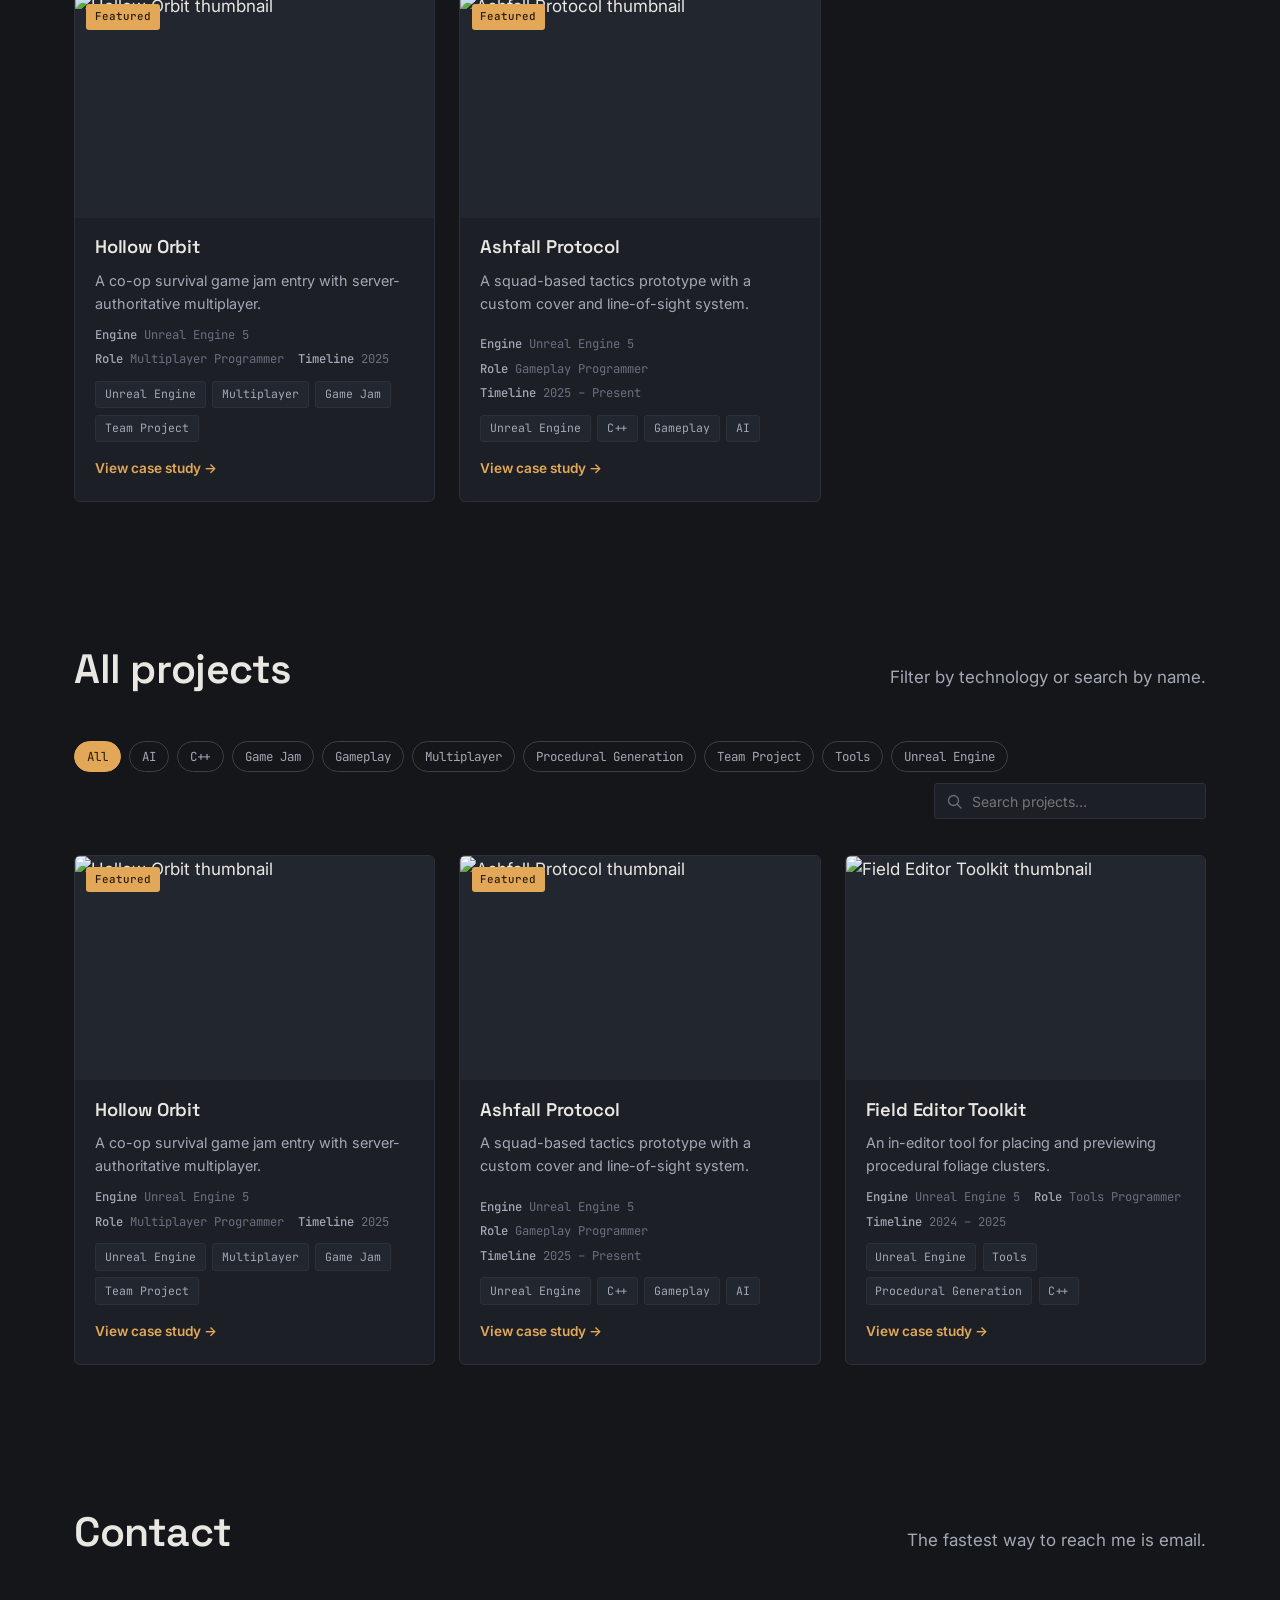
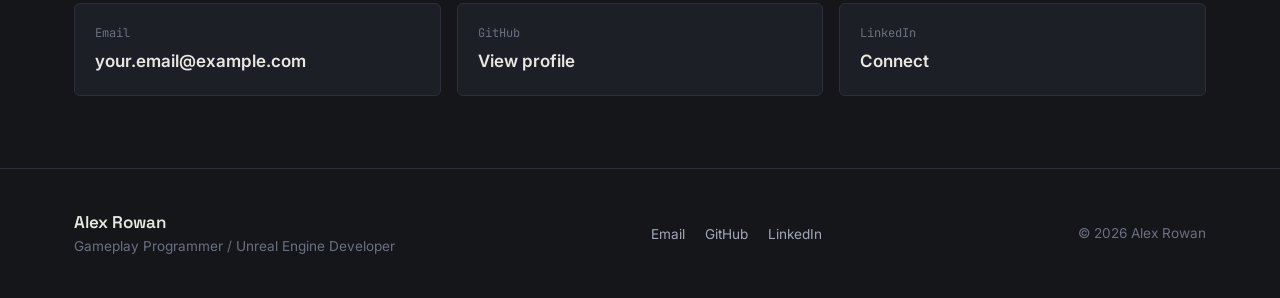
==== commit c5460adc: "edit2" ====
--- a/index.html
+++ b/index.html
@@ -1,163 +1,142 @@
 <!DOCTYPE html>
 <html lang="en">
 <head>
-<meta charset="UTF-8">
-<meta name="viewport" content="width=device-width, initial-scale=1.0">
-<title>SHELF/64 — Game Dev Portfolio</title>
-<meta name="description" content="A shelf of shipped and in-progress games.">
+<meta charset="UTF-8" />
+<meta name="viewport" content="width=device-width, initial-scale=1.0" />
+<title>Alex Rowan — Gameplay Programmer / Unreal Engine Developer</title>
+<meta name="description" content="Portfolio of Alex Rowan, a gameplay programmer and Unreal Engine developer specializing in gameplay systems, AI, multiplayer and editor tooling." />
 
-<link rel="preconnect" href="https://fonts.googleapis.com">
-<link rel="preconnect" href="https://fonts.gstatic.com" crossorigin>
-<link href="https://fonts.googleapis.com/css2?family=Press+Start+2P&family=Space+Grotesk:wght@400;500;600;700&family=JetBrains+Mono:wght@400;500&display=swap" rel="stylesheet">
+<meta property="og:type" content="website" />
+<meta property="og:title" content="Alex Rowan — Gameplay Programmer / Unreal Engine Developer" />
+<meta property="og:description" content="Gameplay systems, AI, multiplayer and editor tooling in Unreal Engine and C++." />
+<meta property="og:image" content="https://placehold.co/1200x630/14161a/e3a857?text=Alex+Rowan" />
 
-<link rel="stylesheet" href="style.css">
+<link rel="stylesheet" href="css/main.css" />
 </head>
 <body>
+<a class="skip-link" href="#main">Skip to content</a>
+<canvas id="bg-canvas" aria-hidden="true"></canvas>
 
-<div class="scanlines" aria-hidden="true"></div>
-<div class="glow-orb glow-orb-a" aria-hidden="true"></div>
-<div class="glow-orb glow-orb-b" aria-hidden="true"></div>
-
-<header class="topbar">
-  <div class="brand">
-    <span class="brand-mark">SHELF<span class="brand-slash">/</span>64</span>
-  </div>
-  <nav class="topnav">
-    <button class="nav-link" data-scroll="#shelf">Cartridges</button>
-    <button class="nav-link" data-scroll="#about">About</button>
-    <button class="nav-link nav-cta" id="authControl">Admin login</button>
+<header class="site-header">
+  <nav class="nav" aria-label="Primary">
+    <a class="nav-brand" href="#top">Alex Rowan<span>.</span></a>
+    <button class="nav-toggle" id="navToggle" aria-expanded="false" aria-controls="navLinks">
+      <svg width="20" height="20" viewBox="0 0 20 20" fill="none"><path d="M2 5h16M2 10h16M2 15h16" stroke="currentColor" stroke-width="1.6" stroke-linecap="round"/></svg>
+      <span class="visually-hidden">Menu</span>
+    </button>
+    <ul class="nav-links" id="navLinks">
+      <li><a href="#about">About</a></li>
+      <li><a href="#skills">Skills</a></li>
+      <li><a href="#projects">Projects</a></li>
+      <li><a href="#contact">Contact</a></li>
+    </ul>
   </nav>
 </header>
 
-<main>
-  <section class="hero reveal" id="home">
-    <div class="hero-copy">
-      <h1>Every game you've built,<br>on one shelf.</h1>
-      <p class="hero-sub">Insert a cartridge to play the demo, read the making-of notes, or jump to the source. New projects slot in any time — the shelf has no last row.</p>
-      <div class="hero-actions">
-        <button class="btn btn-primary" data-scroll="#shelf">Browse the shelf</button>
-        <button class="btn btn-ghost" data-scroll="#about">How it works</button>
+<main id="main">
+  <!-- HERO -->
+  <section class="hero" id="top">
+    <div class="container hero-grid">
+      <div>
+        <p class="eyebrow" id="heroEyebrow">// gameplay programmer</p>
+        <h1 id="heroName">Hi, I'm Alex Rowan</h1>
+        <p class="role" id="heroTitle">Gameplay Programmer / Unreal Engine Developer</p>
+        <p class="tagline" id="heroTagline">
+          I build gameplay systems, tools and interactive experiences in Unreal Engine and C++.
+        </p>
+        <div class="hero-ctas" id="heroCtas"></div>
       </div>
-    </div>
-
-    <div class="rig" aria-hidden="true">
-      <div class="controller" id="controllerArt">
-        <svg viewBox="0 0 220 140" xmlns="http://www.w3.org/2000/svg">
-          <path class="pad-body" d="M45 40 C20 40 8 60 8 82 C8 104 20 118 36 118 C48 118 52 104 66 100 L154 100 C168 104 172 118 184 118 C200 118 212 104 212 82 C212 60 200 40 175 40 Z"/>
-          <circle class="stick" cx="72" cy="66" r="15"/>
-          <circle class="stick" cx="148" cy="84" r="15"/>
-          <g class="dpad">
-            <rect x="30" y="80" width="10" height="26" rx="2"/>
-            <rect x="21" y="89" width="28" height="10" rx="2"/>
-          </g>
-          <g class="face-buttons">
-            <circle cx="190" cy="66" r="6"/>
-            <circle cx="176" cy="80" r="6"/>
-            <circle cx="190" cy="94" r="6"/>
-            <circle cx="204" cy="80" r="6"/>
-          </g>
-        </svg>
-      </div>
-
-      <div class="console-screen">
-        <div class="screen-glow"></div>
-        <pre class="boot-text" id="bootText"></pre>
+      <div class="hero-panel" aria-hidden="true">
+        <div class="hero-panel-row"><span>engine</span><b>Unreal Engine 5</b></div>
+        <div class="hero-panel-row"><span>primary language</span><b>C++</b></div>
+        <div class="hero-panel-row"><span>focus</span><b>Gameplay Systems</b></div>
+        <div class="hero-panel-row"><span>status</span><b>Open to opportunities</b></div>
       </div>
     </div>
   </section>
 
-  <section class="shelf-section reveal" id="shelf">
-    <div class="shelf-head">
-      <h2>The shelf</h2>
-      <div class="filters" id="filters"></div>
+  <!-- ABOUT -->
+  <section class="section" id="about">
+    <div class="container">
+      <div class="section-head reveal">
+        <h2>About</h2>
+      </div>
+      <div class="about-grid">
+        <div class="about-copy reveal" id="aboutBio"></div>
+        <div class="reveal">
+          <ul class="focus-list" id="aboutFocus"></ul>
+        </div>
+      </div>
     </div>
-
-    <div class="grid" id="grid"></div>
-
-    <p class="empty-state" id="emptyState" hidden>Nothing on this shelf yet — clear the filter or add a project.</p>
   </section>
 
-  <section class="about reveal" id="about">
-    <h2>About this shelf</h2>
-    <p>This page is a template: swap the copy, the palette, and every entry in <code>projects.js</code> for your own. The grid scales to any number of cartridges — three or three hundred — because it's built from one JavaScript array, not hand-written HTML per project.</p>
-    <p>Anyone can browse. Only the signed-in admin can add new cartridges to the shelf.</p>
+  <!-- SKILLS -->
+  <section class="section" id="skills">
+    <div class="container">
+      <div class="section-head reveal">
+        <h2>Skills &amp; technologies</h2>
+        <p class="section-desc">The engines, languages and systems I work with most.</p>
+      </div>
+      <div class="skills-grid reveal" id="skillsGrid"></div>
+    </div>
+  </section>
+
+  <!-- FEATURED PROJECTS -->
+  <section class="section" id="featured">
+    <div class="container">
+      <div class="section-head reveal">
+        <h2>Featured work</h2>
+        <p class="section-desc">A closer look at the projects I'm proudest of.</p>
+      </div>
+      <div class="project-grid reveal" id="featuredGrid"></div>
+    </div>
+  </section>
+
+  <!-- ALL PROJECTS -->
+  <section class="section" id="projects">
+    <div class="container">
+      <div class="section-head reveal">
+        <h2>All projects</h2>
+        <p class="section-desc">Filter by technology or search by name.</p>
+      </div>
+      <div class="filter-bar reveal">
+        <div class="filter-tags" id="filterTags"></div>
+        <label class="filter-search">
+          <svg width="15" height="15" viewBox="0 0 15 15" fill="none"><circle cx="6.5" cy="6.5" r="5" stroke="currentColor" stroke-width="1.3"/><path d="M10.5 10.5L14 14" stroke="currentColor" stroke-width="1.3" stroke-linecap="round"/></svg>
+          <span class="visually-hidden">Search projects</span>
+          <input type="search" id="projectSearch" placeholder="Search projects…" />
+        </label>
+      </div>
+      <div class="project-grid reveal" id="allProjectsGrid"></div>
+    </div>
+  </section>
+
+  <!-- CONTACT -->
+  <section class="section" id="contact">
+    <div class="container">
+      <div class="section-head reveal">
+        <h2>Contact</h2>
+        <p class="section-desc">The fastest way to reach me is email.</p>
+      </div>
+      <div class="contact-grid reveal" id="contactGrid"></div>
+    </div>
   </section>
 </main>
 
-<footer class="footer">
-  <p>Built with plain HTML, CSS and JS — no framework, no build step.</p>
+<footer class="site-footer">
+  <div class="container footer-row">
+    <div>
+      <div class="name" id="footerName">Alex Rowan</div>
+      <div class="role" id="footerRole">Gameplay Programmer / Unreal Engine Developer</div>
+    </div>
+    <ul class="footer-links" id="footerLinks"></ul>
+    <div class="role">&copy; <span id="footerYear"></span> <span id="footerName2">Alex Rowan</span></div>
+  </div>
 </footer>
 
-<!-- Floating add button (admin only) -->
-<button class="fab" id="fabAdd" title="Add a project" aria-label="Add a project">
-  <span aria-hidden="true">+</span>
-</button>
-
-<!-- Project detail modal -->
-<div class="modal-overlay" id="detailOverlay" hidden>
-  <div class="modal detail-modal" role="dialog" aria-modal="true" aria-labelledby="detailTitle">
-    <button class="modal-close" data-close>&times;</button>
-    <div id="detailContent"></div>
-  </div>
-</div>
-
-<!-- Login modal -->
-<div class="modal-overlay" id="loginOverlay" hidden>
-  <div class="modal login-modal" role="dialog" aria-modal="true" aria-labelledby="loginTitle">
-    <button class="modal-close" data-close>&times;</button>
-    <h3 id="loginTitle">Admin login</h3>
-    <p class="add-intro">Only the admin can add projects. Everyone else browses in view-only mode.</p>
-    <form id="loginForm">
-      <label>Username <input required name="username" autocomplete="username"></label>
-      <label>Password <input required type="password" name="password" autocomplete="current-password"></label>
-      <p class="login-error" id="loginError" hidden>Wrong username or password.</p>
-      <div class="add-actions">
-        <button type="submit" class="btn btn-primary">Log in</button>
-      </div>
-    </form>
-  </div>
-</div>
-
-<!-- Add project helper modal -->
-<div class="modal-overlay" id="addOverlay" hidden>
-  <div class="modal add-modal" role="dialog" aria-modal="true" aria-labelledby="addTitle">
-    <button class="modal-close" data-close>&times;</button>
-    <h3 id="addTitle">Add a project to the shelf</h3>
-    <p class="add-intro">This site is a static page — perfect for GitHub Pages, but it has no server to store uploads permanently. Submitting this adds the project to the shelf right now (saved in this browser), and gives you a ready-to-paste code block for <code>projects.js</code> so it shows up for every visitor once you publish it.</p>
-
-    <form id="addForm">
-      <div class="field-row">
-        <label>Title <input required name="title" placeholder="Lantern Keep"></label>
-        <label>Year <input name="year" placeholder="2026"></label>
-      </div>
-      <label class="field-full">Tagline <input name="tagline" placeholder="A cozy roguelike about tending a dying lighthouse."></label>
-      <label class="field-full">Description <textarea name="description" rows="3" placeholder="What it is, what you built, what's interesting about it."></textarea></label>
-      <div class="field-row">
-        <label>Engine / tools <input name="engine" placeholder="Godot, Aseprite"></label>
-        <label>Tags (comma separated) <input name="tags" placeholder="roguelike, solo, pixel art"></label>
-      </div>
-      <div class="field-row">
-        <label>Cover image URL <input name="image" placeholder="assets/lantern-keep/cover.png"></label>
-        <label>Gallery URLs (comma separated) <input name="gallery" placeholder="assets/lantern-keep/1.png, assets/lantern-keep/2.png"></label>
-      </div>
-      <div class="field-row">
-        <label>Play / demo link <input name="playUrl" placeholder="https://yourname.itch.io/lantern-keep"></label>
-        <label>Source code link <input name="codeUrl" placeholder="https://github.com/you/lantern-keep"></label>
-      </div>
-      <div class="add-actions">
-        <button type="submit" class="btn btn-primary">Add to shelf + generate code</button>
-      </div>
-    </form>
-
-    <div class="snippet-wrap" id="snippetWrap" hidden>
-      <label for="snippetOut">Paste this into <code>projects.js</code>, inside the <code>PROJECTS</code> array:</label>
-      <textarea id="snippetOut" readonly rows="10"></textarea>
-      <button class="btn btn-ghost" id="copySnippet">Copy code</button>
-    </div>
-  </div>
-</div>
-
-<script src="projects.js"></script>
-<script src="script.js"></script>
+<script src="js/config.js"></script>
+<script src="js/store.js"></script>
+<script src="js/background.js"></script>
+<script src="js/public.js"></script>
 </body>
 </html>
--- a/css/main.css
+++ b/css/main.css
@@ -0,0 +1,539 @@
+@import url("tokens.css");
+@import url("https://fonts.googleapis.com/css2?family=Space+Grotesk:wght@500;600;700&family=Inter:wght@400;500;600&family=JetBrains+Mono:wght@400;500&display=swap");
+
+* { box-sizing: border-box; }
+html { scroll-behavior: smooth; }
+@media (prefers-reduced-motion: reduce) {
+  html { scroll-behavior: auto; }
+  * { animation-duration: 0.001ms !important; animation-iteration-count: 1 !important; transition-duration: 0.001ms !important; scroll-behavior: auto !important; }
+}
+
+body {
+  margin: 0;
+  background: var(--bg);
+  color: var(--text);
+  font-family: var(--font-body);
+  font-size: var(--step-0);
+  line-height: 1.6;
+  -webkit-font-smoothing: antialiased;
+}
+
+h1, h2, h3, h4 {
+  font-family: var(--font-display);
+  font-weight: 600;
+  line-height: 1.15;
+  margin: 0 0 0.5em;
+  letter-spacing: -0.01em;
+}
+
+p { margin: 0 0 1em; color: var(--text); }
+a { color: inherit; }
+img { max-width: 100%; display: block; }
+
+.container {
+  max-width: var(--max-width);
+  margin: 0 auto;
+  padding: 0 1.5rem;
+}
+
+a:focus-visible,
+button:focus-visible,
+input:focus-visible,
+textarea:focus-visible,
+select:focus-visible,
+[tabindex]:focus-visible {
+  outline: 2px solid var(--accent);
+  outline-offset: 3px;
+  border-radius: 2px;
+}
+
+.visually-hidden {
+  position: absolute;
+  width: 1px; height: 1px;
+  overflow: hidden;
+  clip: rect(0 0 0 0);
+  white-space: nowrap;
+}
+
+.skip-link {
+  position: absolute;
+  left: 1rem; top: -3rem;
+  background: var(--accent);
+  color: var(--accent-ink);
+  padding: 0.6rem 1rem;
+  border-radius: var(--radius-sm);
+  z-index: 200;
+  transition: top 0.15s var(--ease);
+  font-weight: 600;
+}
+.skip-link:focus { top: 1rem; }
+
+/* Background canvas */
+#bg-canvas {
+  position: fixed;
+  inset: 0;
+  width: 100%;
+  height: 100%;
+  z-index: 0;
+  pointer-events: none;
+}
+
+/* Nav */
+.site-header {
+  position: sticky;
+  top: 0;
+  z-index: 100;
+  background: rgba(20, 22, 26, 0.82);
+  backdrop-filter: blur(10px);
+  border-bottom: 1px solid var(--border);
+}
+.nav {
+  display: flex;
+  align-items: center;
+  justify-content: space-between;
+  padding: 0.9rem 1.5rem;
+  max-width: var(--max-width);
+  margin: 0 auto;
+}
+.nav-brand {
+  font-family: var(--font-display);
+  font-weight: 700;
+  font-size: 1.05rem;
+  text-decoration: none;
+  color: var(--text);
+}
+.nav-brand span { color: var(--accent); }
+.nav-links {
+  display: flex;
+  gap: 1.75rem;
+  list-style: none;
+  margin: 0; padding: 0;
+}
+.nav-links a {
+  text-decoration: none;
+  color: var(--text-muted);
+  font-size: var(--step--1);
+  font-weight: 500;
+  padding: 0.25rem 0.1rem;
+  border-bottom: 1px solid transparent;
+  transition: color 0.15s var(--ease), border-color 0.15s var(--ease);
+}
+.nav-links a:hover,
+.nav-links a.active { color: var(--text); border-bottom-color: var(--accent); }
+.nav-toggle {
+  display: none;
+  background: none;
+  border: 1px solid var(--border-strong);
+  border-radius: var(--radius-sm);
+  color: var(--text);
+  padding: 0.4rem 0.6rem;
+  cursor: pointer;
+}
+
+/* Buttons */
+.btn {
+  display: inline-flex;
+  align-items: center;
+  gap: 0.5rem;
+  font-family: var(--font-body);
+  font-weight: 600;
+  font-size: var(--step--1);
+  padding: 0.7rem 1.25rem;
+  border-radius: var(--radius-sm);
+  border: 1px solid transparent;
+  cursor: pointer;
+  text-decoration: none;
+  transition: transform 0.15s var(--ease), border-color 0.15s var(--ease), background 0.15s var(--ease), color .15s var(--ease);
+}
+.btn:active { transform: translateY(1px); }
+.btn-primary { background: var(--accent); color: var(--accent-ink); }
+.btn-primary:hover { background: var(--accent-strong); }
+.btn-outline { background: transparent; color: var(--text); border-color: var(--border-strong); }
+.btn-outline:hover { border-color: var(--accent-2); color: var(--accent-2-strong); }
+.btn-ghost { background: transparent; color: var(--text-muted); }
+.btn-ghost:hover { color: var(--text); }
+.btn-danger { background: transparent; border-color: var(--danger); color: var(--danger); }
+.btn-danger:hover { background: var(--danger); color: #201010; }
+.btn-sm { padding: 0.45rem 0.8rem; font-size: 0.8rem; }
+.btn[disabled] { opacity: 0.5; cursor: not-allowed; }
+
+/* Hero */
+.hero {
+  position: relative;
+  z-index: 1;
+  padding: 6rem 0 5rem;
+}
+.hero-grid {
+  display: grid;
+  grid-template-columns: 1.1fr 0.9fr;
+  gap: 3rem;
+  align-items: center;
+}
+.eyebrow {
+  font-family: var(--font-mono);
+  font-size: 0.8rem;
+  color: var(--accent-2-strong);
+  margin-bottom: 1rem;
+}
+.hero h1 {
+  font-size: var(--step-4);
+  margin-bottom: 0.4em;
+}
+.hero .role {
+  font-size: var(--step-1);
+  color: var(--text-muted);
+  font-weight: 500;
+  margin-bottom: 1.1rem;
+}
+.hero .tagline {
+  max-width: 46ch;
+  color: var(--text-muted);
+  font-size: var(--step-0);
+}
+.hero-ctas {
+  display: flex;
+  flex-wrap: wrap;
+  gap: 0.8rem;
+  margin-top: 1.75rem;
+}
+.hero-panel {
+  border: 1px solid var(--border);
+  border-radius: var(--radius-md);
+  background: linear-gradient(180deg, var(--bg-raised), var(--bg-raised-2));
+  padding: 1.25rem;
+  font-family: var(--font-mono);
+  font-size: 0.82rem;
+  color: var(--text-muted);
+}
+.hero-panel-row {
+  display: flex;
+  justify-content: space-between;
+  padding: 0.5rem 0;
+  border-bottom: 1px dashed var(--border);
+}
+.hero-panel-row:last-child { border-bottom: none; }
+.hero-panel-row b { color: var(--text); font-weight: 500; }
+
+/* Sections */
+.section { position: relative; z-index: 1; padding: 4.5rem 0; }
+.section-head {
+  display: flex;
+  align-items: baseline;
+  justify-content: space-between;
+  gap: 1rem;
+  margin-bottom: 2rem;
+  flex-wrap: wrap;
+}
+.section-head h2 { font-size: var(--step-3); margin: 0; }
+.section-head .section-desc { color: var(--text-muted); max-width: 50ch; }
+
+/* Skills */
+.skills-grid {
+  display: grid;
+  grid-template-columns: repeat(auto-fit, minmax(220px, 1fr));
+  gap: 1px;
+  background: var(--border);
+  border: 1px solid var(--border);
+  border-radius: var(--radius-md);
+  overflow: hidden;
+}
+.skill-group { background: var(--bg-raised); padding: 1.4rem; }
+.skill-group h3 {
+  font-family: var(--font-mono);
+  font-size: 0.78rem;
+  color: var(--text-faint);
+  font-weight: 500;
+  margin-bottom: 0.9rem;
+}
+.skill-list { list-style: none; margin: 0; padding: 0; display: flex; flex-direction: column; gap: 0.55rem; }
+.skill-list li {
+  font-size: 0.92rem;
+  color: var(--text);
+  padding-left: 0.9rem;
+  position: relative;
+}
+.skill-list li::before {
+  content: "";
+  position: absolute; left: 0; top: 0.55em;
+  width: 5px; height: 5px;
+  background: var(--accent);
+  border-radius: 1px;
+}
+
+/* About */
+.about-grid { display: grid; grid-template-columns: 1.3fr 0.7fr; gap: 3rem; }
+.about-copy p { color: var(--text-muted); }
+.focus-list { list-style: none; margin: 0; padding: 0; display: flex; flex-direction: column; gap: 0.7rem; }
+.focus-list li {
+  font-family: var(--font-mono);
+  font-size: 0.85rem;
+  padding: 0.6rem 0.8rem;
+  background: var(--bg-raised);
+  border: 1px solid var(--border);
+  border-radius: var(--radius-sm);
+  color: var(--accent-2-strong);
+}
+
+/* Filter bar */
+.filter-bar {
+  display: flex;
+  gap: 0.7rem;
+  flex-wrap: wrap;
+  align-items: center;
+  margin-bottom: 2.25rem;
+}
+.filter-tags { display: flex; gap: 0.5rem; flex-wrap: wrap; }
+.filter-tag {
+  font-family: var(--font-mono);
+  font-size: 0.78rem;
+  padding: 0.4rem 0.75rem;
+  border: 1px solid var(--border-strong);
+  border-radius: 999px;
+  background: transparent;
+  color: var(--text-muted);
+  cursor: pointer;
+  transition: all 0.15s var(--ease);
+}
+.filter-tag:hover { color: var(--text); border-color: var(--accent-2); }
+.filter-tag.active { background: var(--accent); border-color: var(--accent); color: var(--accent-ink); }
+.filter-search {
+  margin-left: auto;
+  display: flex;
+  align-items: center;
+  gap: 0.5rem;
+  background: var(--bg-raised);
+  border: 1px solid var(--border);
+  border-radius: var(--radius-sm);
+  padding: 0.45rem 0.75rem;
+  min-width: 220px;
+}
+.filter-search input {
+  background: none; border: none; color: var(--text);
+  font-family: var(--font-body); font-size: 0.88rem; width: 100%;
+}
+.filter-search input:focus { outline: none; }
+.filter-search svg { flex-shrink: 0; color: var(--text-faint); }
+
+/* Project cards */
+.project-grid {
+  display: grid;
+  grid-template-columns: repeat(auto-fill, minmax(320px, 1fr));
+  gap: 1.5rem;
+}
+.project-card {
+  background: var(--bg-raised);
+  border: 1px solid var(--border);
+  border-radius: var(--radius-md);
+  overflow: hidden;
+  text-decoration: none;
+  color: var(--text);
+  display: flex;
+  flex-direction: column;
+  transition: border-color 0.2s var(--ease), transform 0.2s var(--ease);
+}
+.project-card:hover { border-color: var(--accent-2); transform: translateY(-3px); }
+.project-card:hover .project-thumb img { transform: scale(1.04); }
+.project-thumb {
+  aspect-ratio: 16/10;
+  overflow: hidden;
+  background: var(--bg-raised-2);
+  position: relative;
+}
+.project-thumb img { width: 100%; height: 100%; object-fit: cover; transition: transform 0.4s var(--ease); }
+.featured-badge {
+  position: absolute; top: 0.7rem; left: 0.7rem;
+  background: var(--accent); color: var(--accent-ink);
+  font-family: var(--font-mono); font-size: 0.68rem; font-weight: 500;
+  padding: 0.25rem 0.55rem; border-radius: var(--radius-sm);
+}
+.project-body { padding: 1.15rem 1.25rem 1.35rem; display: flex; flex-direction: column; gap: 0.7rem; flex: 1; }
+.project-body h3 { font-size: 1.15rem; margin: 0; }
+.project-desc { color: var(--text-muted); font-size: 0.9rem; margin: 0; flex: 1; }
+.project-meta {
+  font-family: var(--font-mono);
+  font-size: 0.76rem;
+  color: var(--text-faint);
+  display: flex;
+  flex-wrap: wrap;
+  gap: 0.3rem 0.9rem;
+}
+.project-meta b { color: var(--text-muted); font-weight: 500; }
+.tag-list { display: flex; flex-wrap: wrap; gap: 0.4rem; }
+.tag-badge {
+  font-size: 0.72rem;
+  font-family: var(--font-mono);
+  padding: 0.22rem 0.55rem;
+  background: var(--bg-raised-2);
+  border: 1px solid var(--border);
+  border-radius: var(--radius-sm);
+  color: var(--text-muted);
+}
+.project-view {
+  font-size: 0.85rem;
+  font-weight: 600;
+  color: var(--accent);
+  margin-top: 0.3rem;
+}
+
+.empty-state {
+  text-align: center;
+  padding: 3.5rem 1rem;
+  border: 1px dashed var(--border-strong);
+  border-radius: var(--radius-md);
+  color: var(--text-muted);
+}
+
+/* Contact */
+.contact-grid {
+  display: grid;
+  grid-template-columns: repeat(auto-fit, minmax(220px, 1fr));
+  gap: 1rem;
+}
+.contact-card {
+  border: 1px solid var(--border);
+  background: var(--bg-raised);
+  border-radius: var(--radius-md);
+  padding: 1.25rem;
+  text-decoration: none;
+  color: var(--text);
+  display: flex;
+  flex-direction: column;
+  gap: 0.3rem;
+  transition: border-color 0.15s var(--ease);
+}
+.contact-card:hover { border-color: var(--accent); }
+.contact-card .label { font-family: var(--font-mono); font-size: 0.75rem; color: var(--text-faint); }
+.contact-card .value { font-weight: 600; word-break: break-word; }
+
+/* Footer */
+.site-footer {
+  border-top: 1px solid var(--border);
+  padding: 2.5rem 0;
+  position: relative;
+  z-index: 1;
+}
+.footer-row {
+  display: flex;
+  justify-content: space-between;
+  align-items: center;
+  flex-wrap: wrap;
+  gap: 1rem;
+}
+.footer-row .name { font-family: var(--font-display); font-weight: 600; }
+.footer-row .role { color: var(--text-faint); font-size: 0.85rem; }
+.footer-links { display: flex; gap: 1.25rem; list-style: none; margin: 0; padding: 0; }
+.footer-links a { color: var(--text-muted); text-decoration: none; font-size: 0.85rem; }
+.footer-links a:hover { color: var(--accent); }
+
+/* Reveal on scroll */
+.reveal { opacity: 0; transform: translateY(16px); transition: opacity 0.6s var(--ease), transform 0.6s var(--ease); }
+.reveal.in-view { opacity: 1; transform: translateY(0); }
+@media (prefers-reduced-motion: reduce) { .reveal { opacity: 1; transform: none; transition: none; } }
+
+/* ===== Project detail page ===== */
+.detail-hero {
+  position: relative; z-index: 1;
+  padding: 3rem 0 2rem;
+  border-bottom: 1px solid var(--border);
+}
+.back-link {
+  display: inline-flex; align-items: center; gap: 0.4rem;
+  color: var(--text-muted); text-decoration: none; font-size: 0.85rem; margin-bottom: 1.5rem;
+}
+.back-link:hover { color: var(--accent); }
+.detail-title-row { display: flex; justify-content: space-between; gap: 2rem; flex-wrap: wrap; align-items: flex-end; }
+.detail-hero h1 { font-size: var(--step-4); margin-bottom: 0.3em; }
+.detail-hero .short { color: var(--text-muted); max-width: 60ch; }
+.status-pill {
+  font-family: var(--font-mono); font-size: 0.75rem;
+  border: 1px solid var(--accent-2); color: var(--accent-2-strong);
+  padding: 0.3rem 0.7rem; border-radius: 999px; white-space: nowrap;
+}
+.detail-media-hero {
+  margin: 2rem 0 0;
+  border-radius: var(--radius-md);
+  overflow: hidden;
+  border: 1px solid var(--border);
+  aspect-ratio: 16/8;
+}
+.detail-media-hero img { width: 100%; height: 100%; object-fit: cover; }
+
+.spec-table {
+  display: grid;
+  grid-template-columns: repeat(auto-fit, minmax(160px, 1fr));
+  gap: 1px;
+  background: var(--border);
+  border: 1px solid var(--border);
+  border-radius: var(--radius-md);
+  overflow: hidden;
+  margin: 2rem 0;
+}
+.spec-cell { background: var(--bg-raised); padding: 1rem 1.1rem; }
+.spec-cell .k { font-family: var(--font-mono); font-size: 0.7rem; color: var(--text-faint); margin-bottom: 0.35rem; }
+.spec-cell .v { font-family: var(--font-mono); font-size: 0.88rem; color: var(--text); }
+
+.detail-body { display: grid; grid-template-columns: 1fr; gap: 2.5rem; padding: 2.5rem 0; }
+.case-section h2 { font-size: var(--step-2); margin-bottom: 0.6em; }
+.case-section p { color: var(--text-muted); max-width: 74ch; }
+.case-section + .case-section { margin-top: 2.2rem; }
+
+.link-row { display: flex; flex-wrap: wrap; gap: 0.7rem; margin-top: 1rem; }
+
+.gallery-grid {
+  display: grid;
+  grid-template-columns: repeat(auto-fill, minmax(220px, 1fr));
+  gap: 0.9rem;
+}
+.gallery-grid img {
+  width: 100%; aspect-ratio: 4/3; object-fit: cover;
+  border-radius: var(--radius-sm); border: 1px solid var(--border);
+  cursor: zoom-in; transition: border-color 0.15s var(--ease);
+}
+.gallery-grid img:hover { border-color: var(--accent); }
+
+.media-block { margin-top: 1.5rem; }
+.media-block h3 { font-family: var(--font-mono); font-size: 0.85rem; color: var(--text-muted); font-weight: 500; margin-bottom: 0.8rem; }
+.video-wrap {
+  position: relative; width: 100%; aspect-ratio: 16/9;
+  border-radius: var(--radius-sm); overflow: hidden; border: 1px solid var(--border); margin-bottom: 1rem;
+  background: #000;
+}
+.video-wrap video, .video-wrap iframe { width: 100%; height: 100%; border: 0; }
+.gif-wrap img { border-radius: var(--radius-sm); border: 1px solid var(--border); margin-bottom: 1rem; }
+
+/* Lightbox */
+.lightbox {
+  position: fixed; inset: 0; background: rgba(10, 11, 13, 0.92);
+  display: none; align-items: center; justify-content: center; z-index: 500; padding: 2rem;
+}
+.lightbox.open { display: flex; }
+.lightbox img { max-width: 90vw; max-height: 85vh; border-radius: var(--radius-sm); }
+.lightbox-close, .lightbox-nav {
+  position: absolute; background: rgba(255,255,255,0.06); border: 1px solid var(--border-strong);
+  color: var(--text); border-radius: 50%; width: 44px; height: 44px; cursor: pointer;
+  display: flex; align-items: center; justify-content: center; font-size: 1.1rem;
+}
+.lightbox-close { top: 1.5rem; right: 1.5rem; }
+.lightbox-prev { left: 1.5rem; top: 50%; transform: translateY(-50%); }
+.lightbox-next { right: 1.5rem; top: 50%; transform: translateY(-50%); }
+
+/* Responsive */
+@media (max-width: 900px) {
+  .hero-grid, .about-grid { grid-template-columns: 1fr; }
+  .hero-panel { order: -1; }
+  .nav-links {
+    position: absolute; top: 100%; left: 0; right: 0;
+    flex-direction: column; background: var(--bg-raised);
+    border-bottom: 1px solid var(--border);
+    padding: 1rem 1.5rem; gap: 0.9rem;
+    display: none;
+  }
+  .nav-links.open { display: flex; }
+  .nav-toggle { display: inline-flex; }
+}
+@media (max-width: 600px) {
+  .hero { padding: 3.5rem 0 3rem; }
+  .section { padding: 3rem 0; }
+  .filter-search { margin-left: 0; width: 100%; }
+  .detail-title-row { flex-direction: column; align-items: flex-start; }
+}
